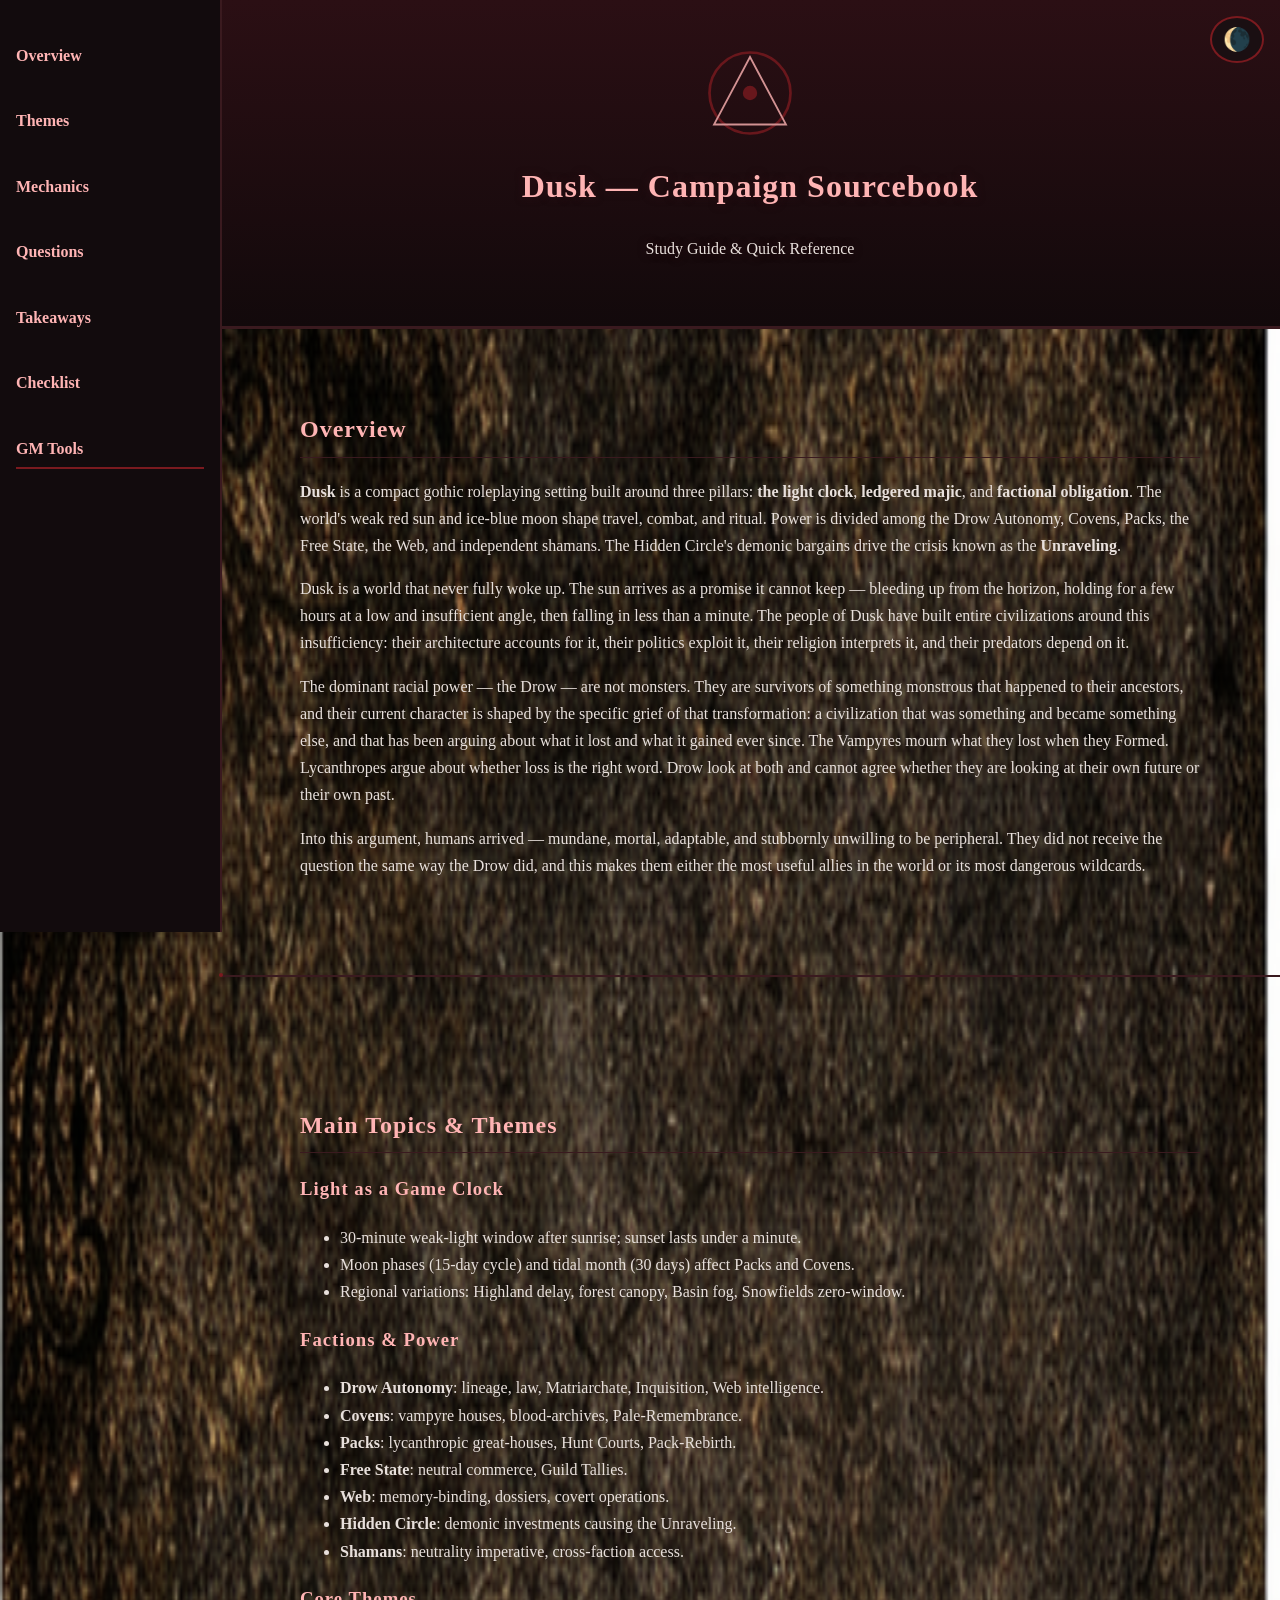
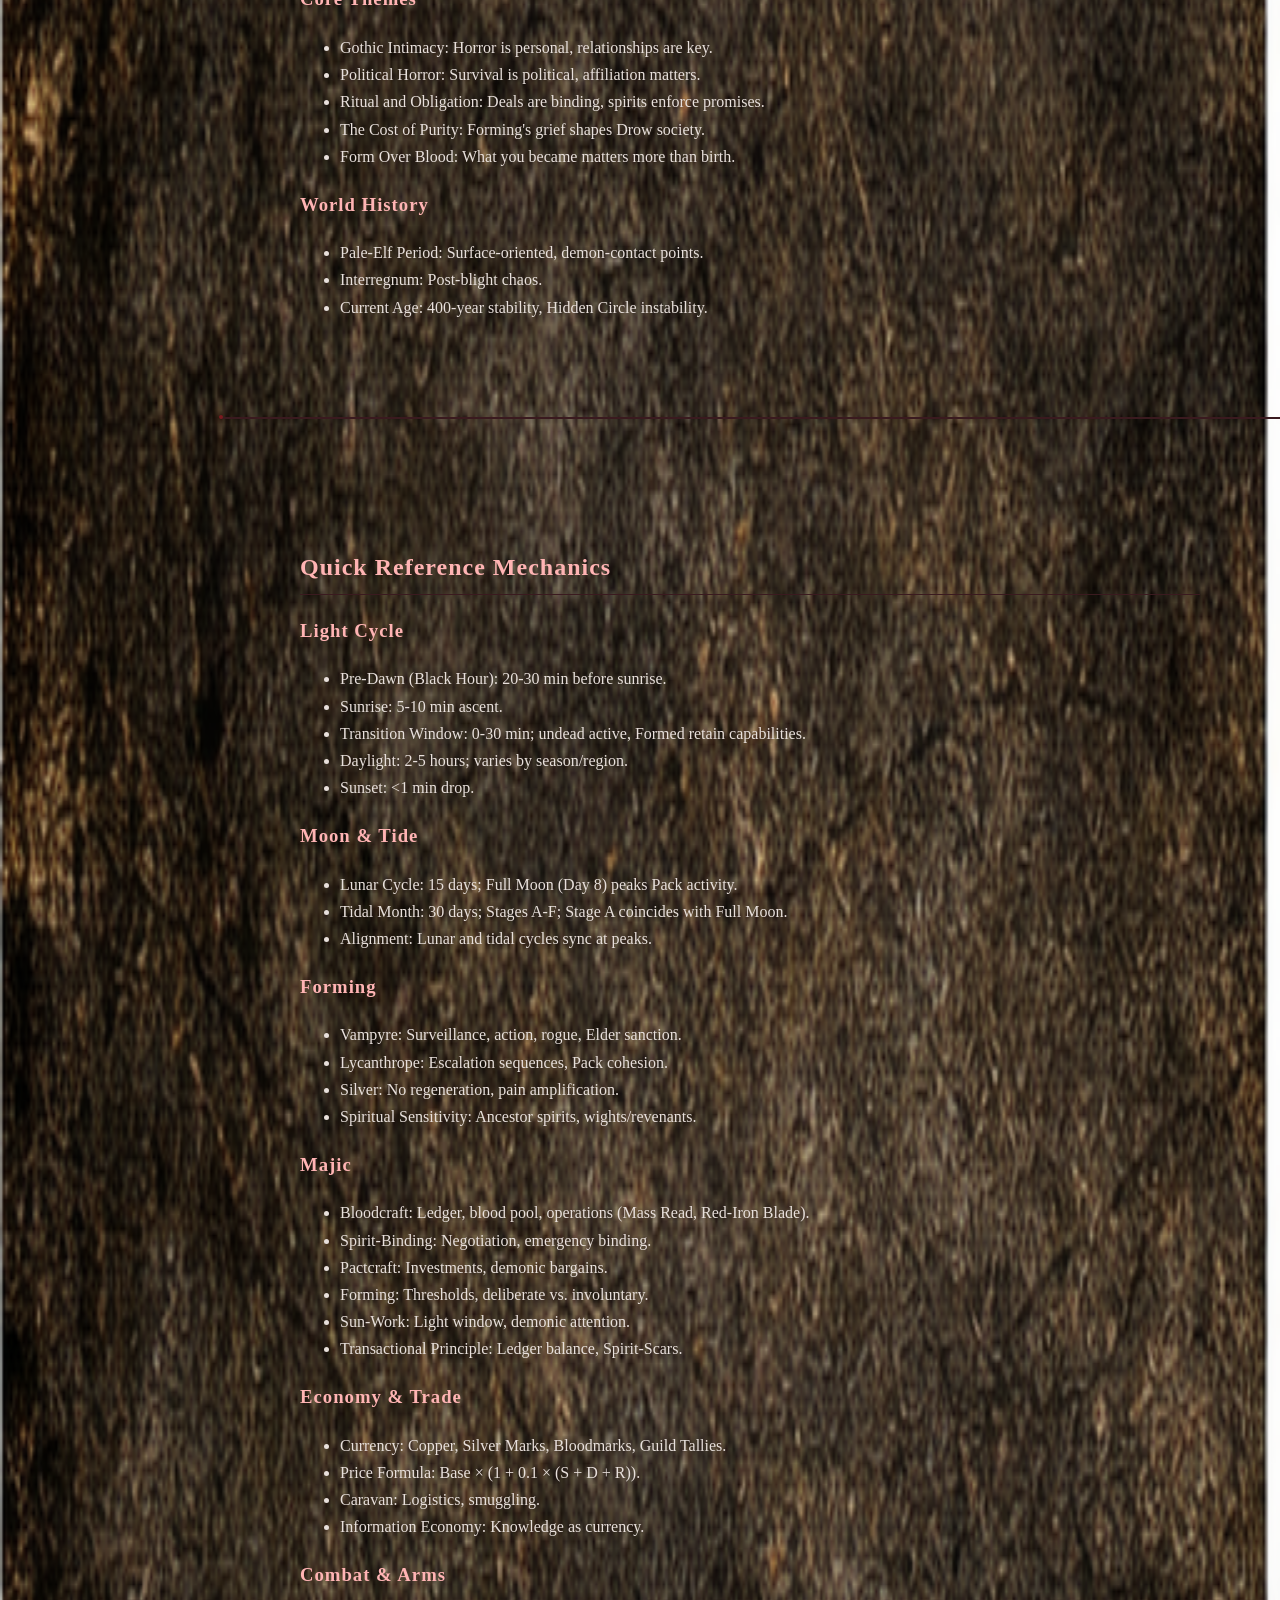
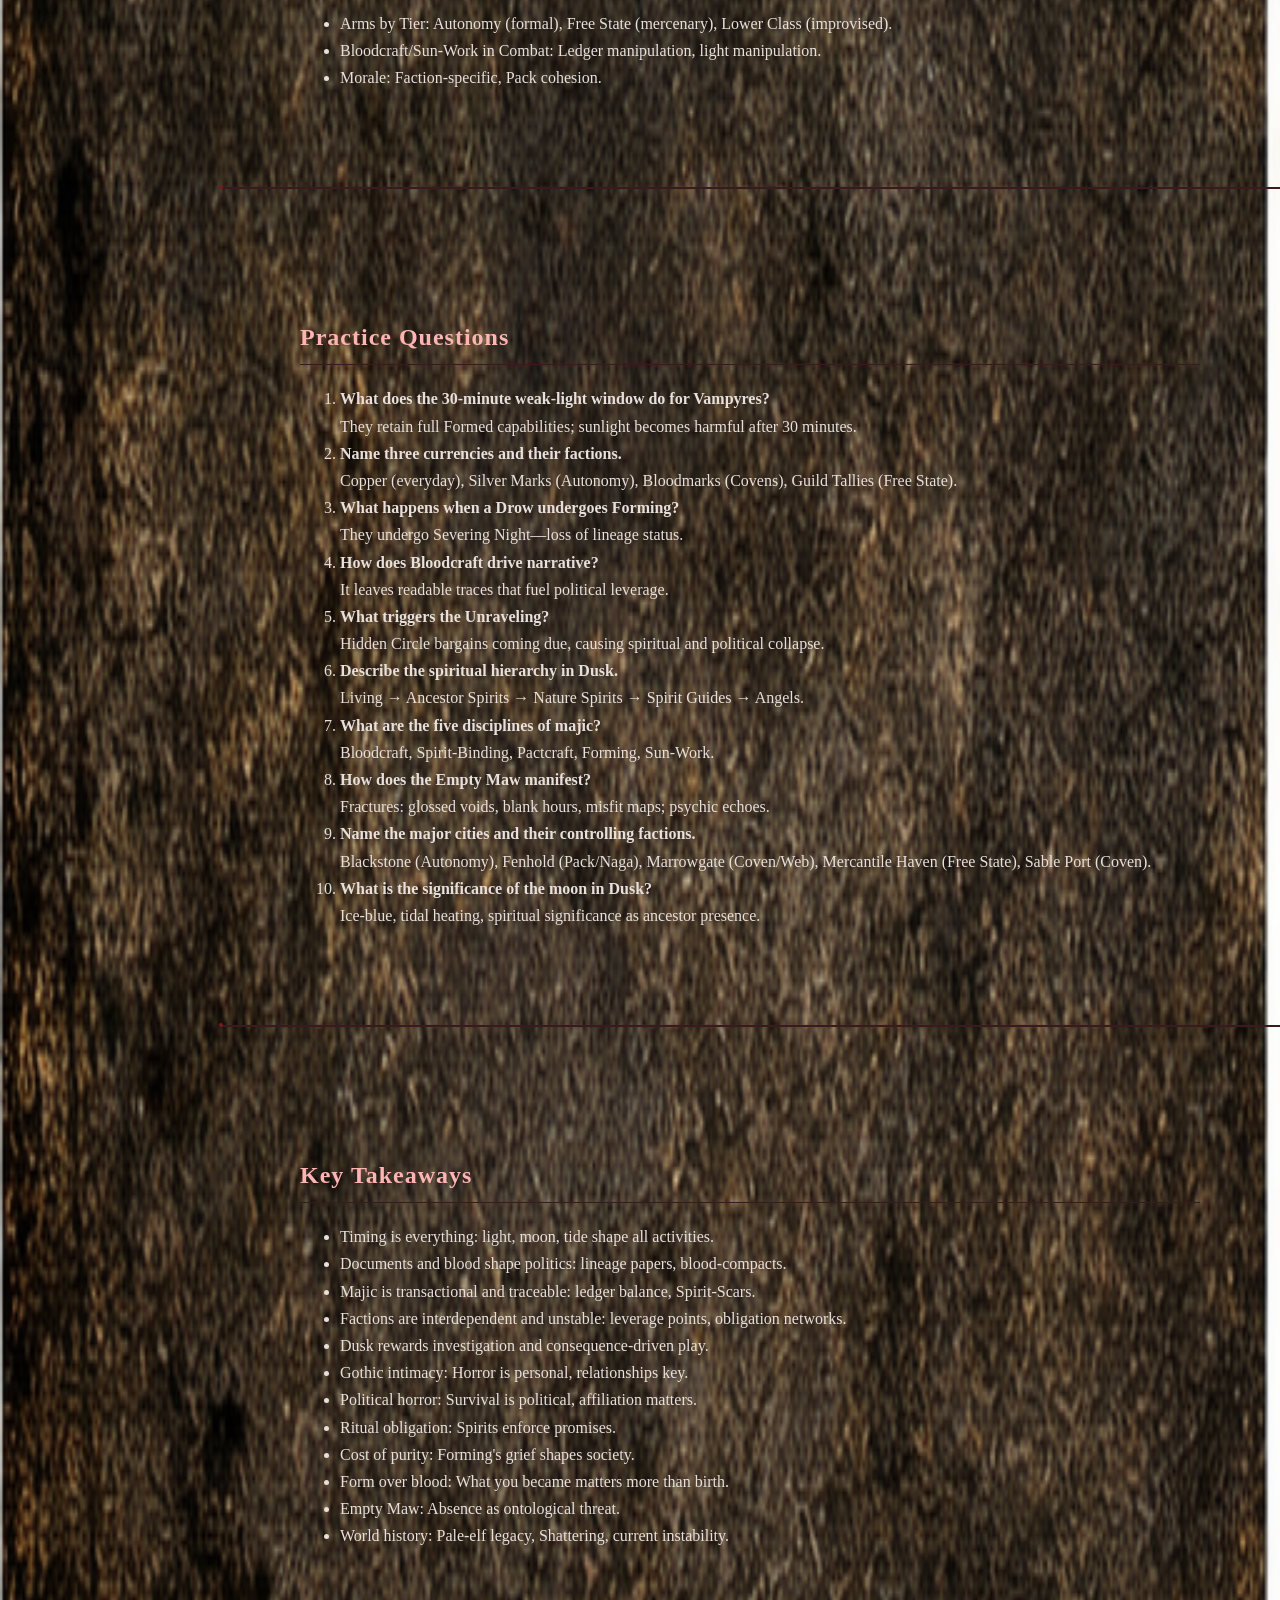
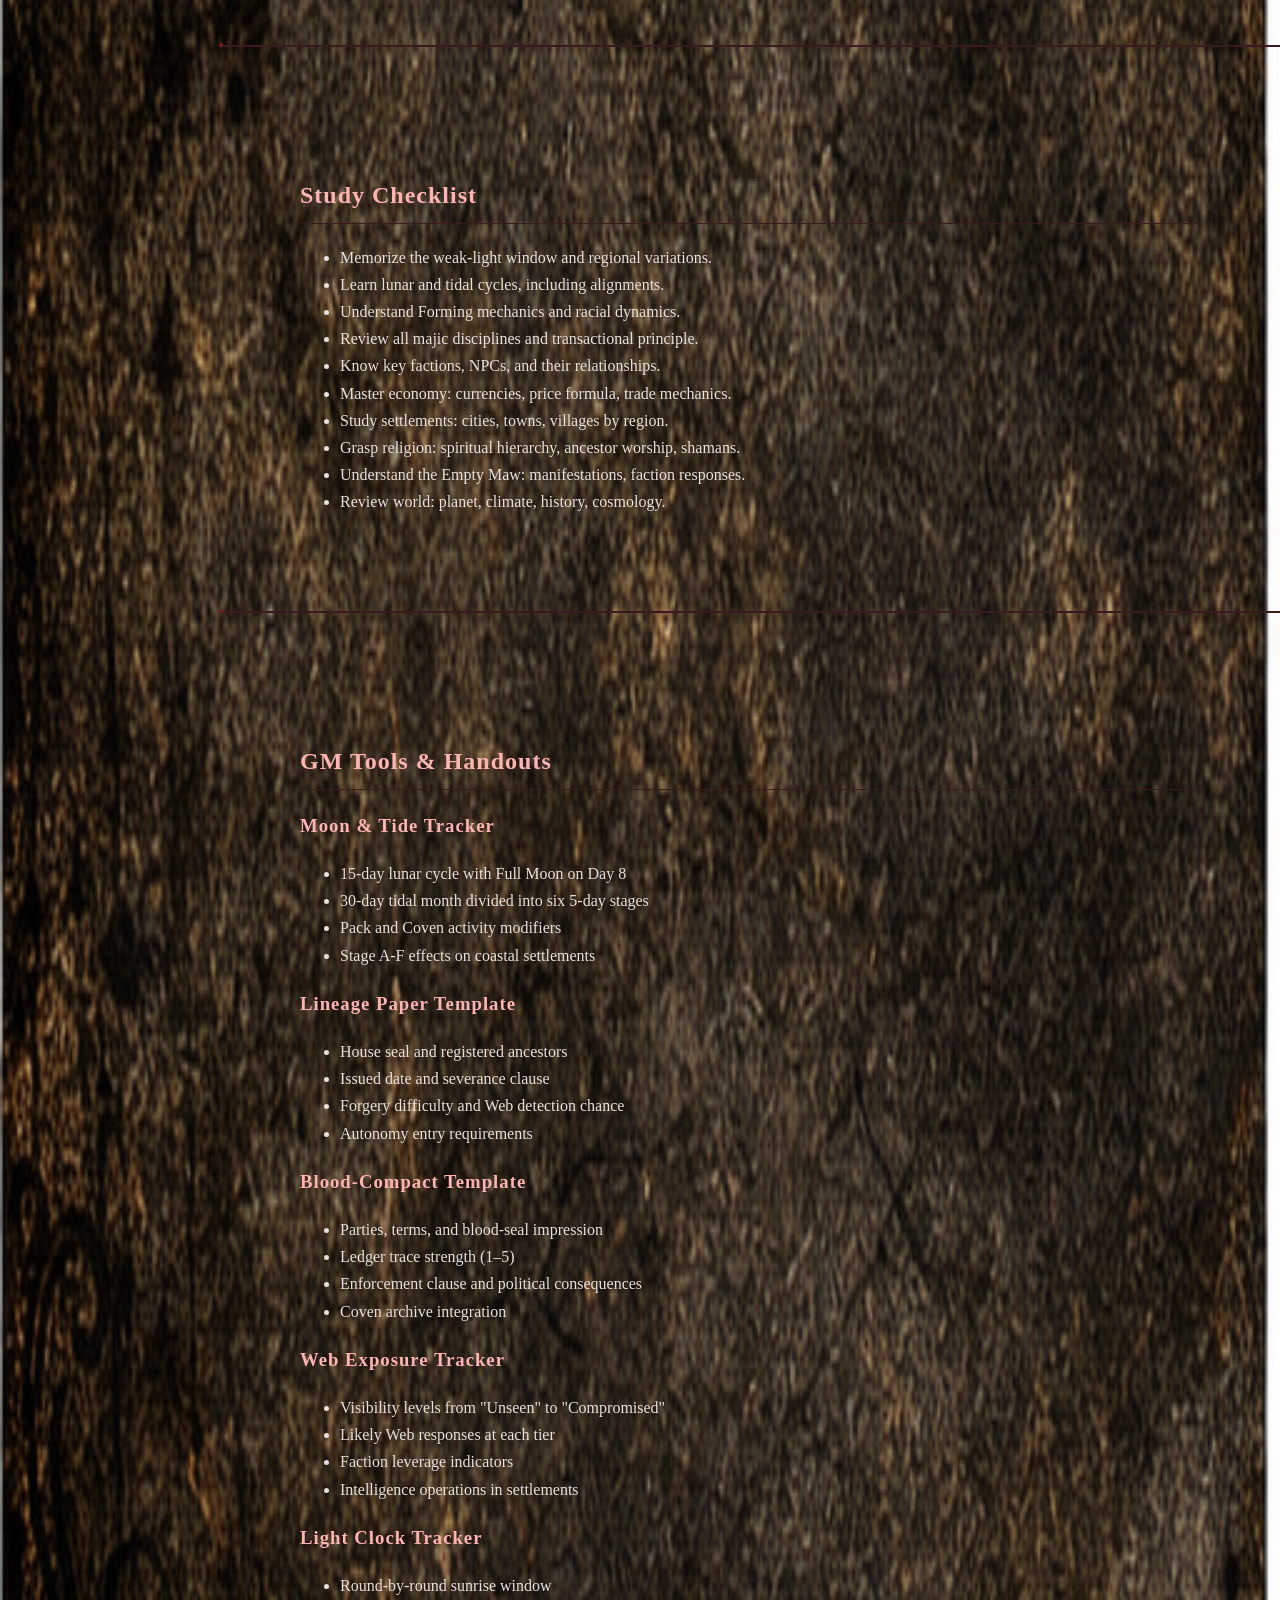
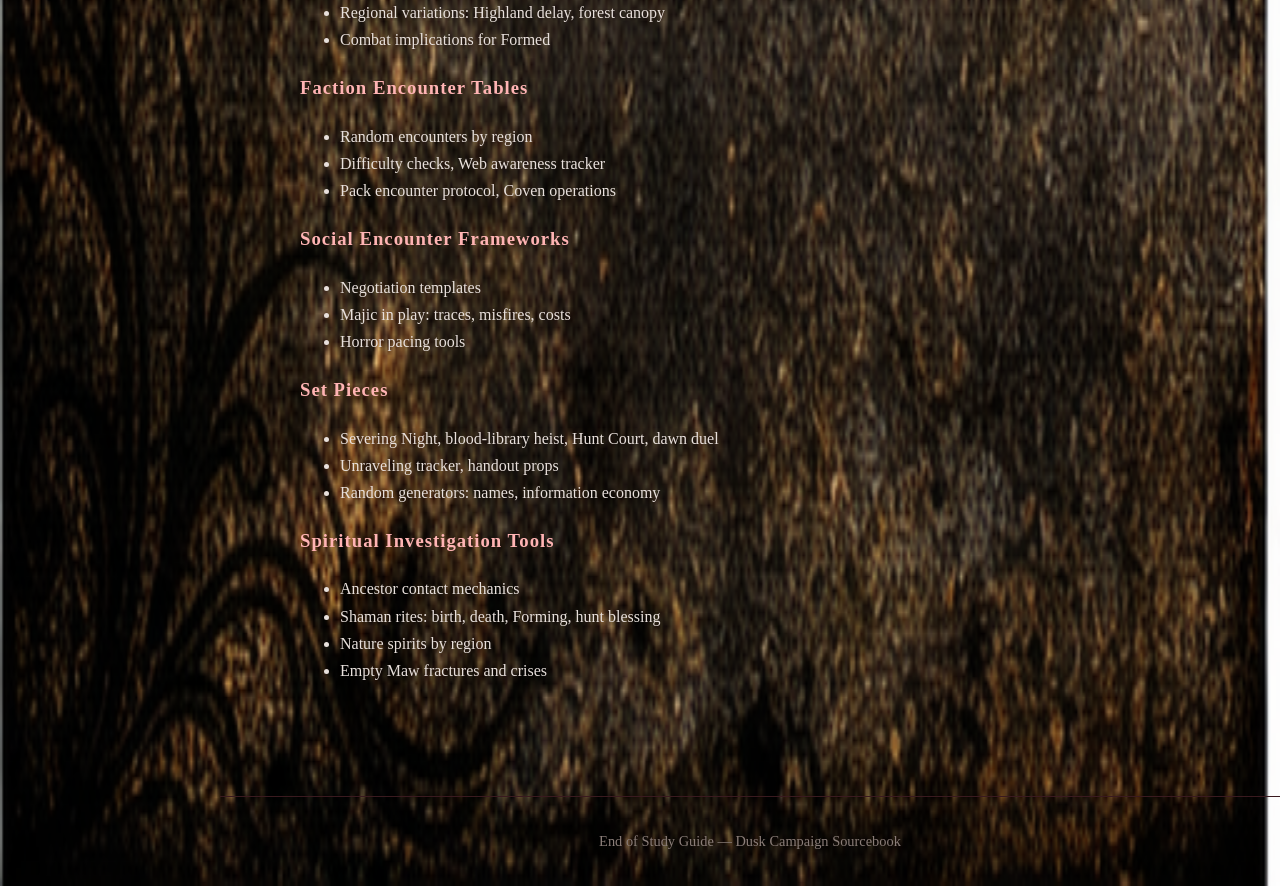
==== index.html @ 95acee82 "b .1 beta 0.1" ====
<!DOCTYPE html>
<html lang="en">
<head>
<meta charset="UTF-8">
<meta name="viewport" content="width=device-width, initial-scale=1.0">
<title>Dusk — Campaign Sourcebook Study Guide</title>

<style>
/* -----------------------------------
   COLOR VARIABLES
----------------------------------- */
:root {
    --bg: #0b0b0d;
    --text: #e8e0dc;
    --accent: #ffb4b4;
    --ink: #3a1a1f;
    --blood: #7a1a1f;
}

/* -----------------------------------
   GLOBAL
----------------------------------- */
body {
    margin: 0;
    font-family: "Crimson Text", "Georgia", serif;
    color: var(--text);
    line-height: 1.7;
    scroll-behavior: smooth;
    background: var(--bg);
    background-image: url('bg-threepanel.png');
    background-repeat: no-repeat;
    background-size: 300% 100%;
    background-position: center center;
    margin-left: 220px;
}

body.darkmode {
    --bg: #0b0b0d;
    --text: #e8e0dc;
    --accent: #ffb4b4;
    --ink: #3a1a1f;
    --blood: #7a1a1f;
    background-position: center center;
}

body.lightmode {
    --bg: #f4e9d2;
    --text: #2b1b1b;
    --accent: #7a1a1f;
    --ink: #5a3a3a;
    --blood: #a22a2a;
    background-position: left center;
}

body.bloodmode {
    --bg: #190b0c;
    --text: #f1dad2;
    --accent: #e3a9a0;
    --ink: #2f1314;
    --blood: #bf1e1e;
    background-position: right center;
}

/* Save the attached split-variant image as bg-threepanel.png in the same folder as this HTML file. */

/* -----------------------------------
   DARK MODE TOGGLE
----------------------------------- */
.theme-toggle {
    position: fixed;
    top: 1rem;
    right: 1rem;
    background: #1a0f12;
    border: 2px solid var(--blood);
    color: var(--accent);
    padding: 0.5rem 0.7rem;
    border-radius: 50%;
    font-size: 1.4rem;
    cursor: pointer;
    z-index: 3000;
    transition: all 0.3s ease;
}
.theme-toggle:hover {
    background: #2b0f14;
    box-shadow: 0 0 10px var(--blood);
}

/* -----------------------------------
   MOBILE MENU BUTTON
----------------------------------- */
.menu-toggle {
    display: none;
    position: fixed;
    top: 1rem;
    left: 1rem;
    background: #120b0d;
    border: 2px solid var(--ink);
    color: var(--accent);
    padding: 0.4rem 0.6rem;
    font-size: 1.4rem;
    z-index: 3000;
    cursor: pointer;
}

/* -----------------------------------
   SIDEBAR NAVIGATION
----------------------------------- */
nav {
    position: fixed;
    top: 0;
    left: 0;
    width: 220px;
    height: 100vh;
    background: #120b0d;
    border-right: 2px solid var(--ink);
    padding-top: 2rem;
    z-index: 2500;
    overflow-y: auto;
    transition: transform 0.3s ease;
}

nav ul {
    list-style: none;
    padding: 0;
    margin: 0;
    display: flex;
    flex-direction: column;
    gap: 1.2rem;
}

nav a {
    color: var(--accent);
    text-decoration: none;
    font-weight: bold;
    padding: 0.6rem 1rem;
    display: block;
    position: relative;
    transition: color 0.3s ease;
}

/* ACTIVE SECTION HIGHLIGHT — C‑2 (Animated underline, no droplet) */
nav a.active::after {
    content: "";
    position: absolute;
    left: 1rem;
    right: 1rem;
    bottom: 0.2rem;
    height: 2px;
    background: var(--blood);
    animation: underlineDraw 0.6s ease-out forwards;
    transform-origin: left;
    transform: scaleX(0);
}

@keyframes underlineDraw {
    to { transform: scaleX(1); }
}

nav a:hover {
    color: #ffffff;
}

/* -----------------------------------
   MOBILE COLLAPSIBLE SIDEBAR
----------------------------------- */
@media (max-width: 800px) {
    body {
        margin-left: 0;
    }

    nav {
        transform: translateX(-100%);
    }

    nav.open {
        transform: translateX(0);
    }

    .menu-toggle {
        display: block;
    }
}

/* -----------------------------------
   HEADER
----------------------------------- */
header {
    background: linear-gradient(180deg, #2b0f14, #12090b);
    padding: 3rem 1rem;
    text-align: center;
    border-bottom: 3px solid var(--ink);
    text-shadow: 0 0 8px #2b0f14;
    animation: fadeIn 1.5s ease-out;
}

h1, h2, h3 {
    color: var(--accent);
    letter-spacing: 1px;
}

h2 {
    border-bottom: 1px solid var(--ink);
    padding-bottom: 0.4rem;
    margin-top: 3rem;
}

/* -----------------------------------
   ARCANE SIGIL
----------------------------------- */
.sigil {
    width: 90px;
    margin: 0 auto 1rem auto;
    display: block;
    opacity: 0.8;
}

/* -----------------------------------
   CONTENT
----------------------------------- */
section {
    max-width: 900px;
    margin: auto;
    padding: 2rem 1.5rem;
    opacity: 0;
    transform: translateY(20px);
    animation: reveal 0.8s ease-out forwards;
}
section:nth-of-type(odd) { animation-delay: 0.2s; }
section:nth-of-type(even) { animation-delay: 0.4s; }

/* -----------------------------------
   BLOOD-INK DIVIDER (Hybrid Option 1 + 3)
----------------------------------- */
.divider {
    border-top: 2px solid var(--ink);
    margin: 3rem 0;
    position: relative;
    animation: pulseBleed 1.2s ease-out;
}

@keyframes pulseBleed {
    0% { box-shadow: 0 0 0px var(--blood); }
    50% { box-shadow: 0 0 12px var(--blood); }
    100% { box-shadow: 0 0 0px var(--blood); }
}

/* Slow drip */
.divider::after {
    content: "";
    position: absolute;
    top: -4px;
    left: 0.1%;
    transform: translateX(-50%);
    width: 4px;
    height: 4px;
    background: var(--blood);
    border-radius: 50%;
    animation: slowDrip 3s infinite ease-in;
}

@keyframes slowDrip {
    0% { opacity: 1; transform: translate(-50%, 0); }
    70% { opacity: 1; transform: translate(-50%, 12px); }
    100% { opacity: 0; transform: translate(-50%, 20px); }
}

/* -----------------------------------
   FOOTER
----------------------------------- */
.footer {
    text-align: center;
    padding: 2rem;
    color: #8a7d78;
    font-size: 0.9rem;
    border-top: 1px solid var(--ink);
    margin-top: 4rem;
}

/* -----------------------------------
   ANIMATIONS
----------------------------------- */
@keyframes fadeIn {
    from { opacity: 0; }
    to { opacity: 1; }
}
@keyframes reveal {
    from { opacity: 0; transform: translateY(20px); }
    to { opacity: 1; transform: translateY(0); }
}
</style>
</head>

<body class="darkmode">

<!-- MOBILE MENU BUTTON -->
<button class="menu-toggle" id="menuToggle">☰</button>

<!-- DARK MODE TOGGLE -->
<button id="themeToggle" class="theme-toggle">🌘</button>

<!-- SIDEBAR NAVIGATION -->
<nav id="sidebar">
  <ul>
    <li><a href="#overview">Overview</a></li>
    <li><a href="#themes">Themes</a></li>
    <li><a href="#mechanics">Mechanics</a></li>
    <li><a href="#questions">Questions</a></li>
    <li><a href="#takeaways">Takeaways</a></li>
    <li><a href="#checklist">Checklist</a></li>
    <li><a href="#gmtools">GM Tools</a></li>
  </ul>
</nav>

<header>
    <svg class="sigil" viewBox="0 0 100 100">
        <circle cx="50" cy="50" r="45" stroke="#7a1a1f" stroke-width="3" fill="none"/>
        <polygon points="50,10 90,85 10,85" stroke="#ffb4b4" stroke-width="2" fill="none"/>
        <circle cx="50" cy="50" r="8" fill="#7a1a1f"/>
    </svg>

    <h1>Dusk — Campaign Sourcebook</h1>
    <p>Study Guide & Quick Reference</p>
</header>

<!-- CONTENT SECTIONS -->
<section id="overview">
    <h2>Overview</h2>
    <p><strong>Dusk</strong> is a compact gothic roleplaying setting built around three pillars: <strong>the light clock</strong>, <strong>ledgered majic</strong>, and <strong>factional obligation</strong>. The world's weak red sun and ice‑blue moon shape travel, combat, and ritual. Power is divided among the Drow Autonomy, Covens, Packs, the Free State, the Web, and independent shamans. The Hidden Circle's demonic bargains drive the crisis known as the <strong>Unraveling</strong>.</p>
    <p>Dusk is a world that never fully woke up. The sun arrives as a promise it cannot keep — bleeding up from the horizon, holding for a few hours at a low and insufficient angle, then falling in less than a minute. The people of Dusk have built entire civilizations around this insufficiency: their architecture accounts for it, their politics exploit it, their religion interprets it, and their predators depend on it.</p>
    <p>The dominant racial power — the Drow — are not monsters. They are survivors of something monstrous that happened to their ancestors, and their current character is shaped by the specific grief of that transformation: a civilization that was something and became something else, and that has been arguing about what it lost and what it gained ever since. The Vampyres mourn what they lost when they Formed. Lycanthropes argue about whether loss is the right word. Drow look at both and cannot agree whether they are looking at their own future or their own past.</p>
    <p>Into this argument, humans arrived — mundane, mortal, adaptable, and stubbornly unwilling to be peripheral. They did not receive the question the same way the Drow did, and this makes them either the most useful allies in the world or its most dangerous wildcards.</p>
</section>

<div class="divider"></div>

<section id="themes">
    <h2>Main Topics & Themes</h2>
    <h3>Light as a Game Clock</h3>
    <ul>
        <li>30‑minute weak‑light window after sunrise; sunset lasts under a minute.</li>
        <li>Moon phases (15‑day cycle) and tidal month (30 days) affect Packs and Covens.</li>
        <li>Regional variations: Highland delay, forest canopy, Basin fog, Snowfields zero-window.</li>
    </ul>

    <h3>Factions & Power</h3>
    <ul>
        <li><strong>Drow Autonomy</strong>: lineage, law, Matriarchate, Inquisition, Web intelligence.</li>
        <li><strong>Covens</strong>: vampyre houses, blood‑archives, Pale‑Remembrance.</li>
        <li><strong>Packs</strong>: lycanthropic great‑houses, Hunt Courts, Pack‑Rebirth.</li>
        <li><strong>Free State</strong>: neutral commerce, Guild Tallies.</li>
        <li><strong>Web</strong>: memory‑binding, dossiers, covert operations.</li>
        <li><strong>Hidden Circle</strong>: demonic investments causing the Unraveling.</li>
        <li><strong>Shamans</strong>: neutrality imperative, cross-faction access.</li>
    </ul>

    <h3>Core Themes</h3>
    <ul>
        <li>Gothic Intimacy: Horror is personal, relationships are key.</li>
        <li>Political Horror: Survival is political, affiliation matters.</li>
        <li>Ritual and Obligation: Deals are binding, spirits enforce promises.</li>
        <li>The Cost of Purity: Forming's grief shapes Drow society.</li>
        <li>Form Over Blood: What you became matters more than birth.</li>
    </ul>

    <h3>World History</h3>
    <ul>
        <li>Pale-Elf Period: Surface-oriented, demon-contact points.</li>
        <li>Interregnum: Post-blight chaos.</li>
        <li>Current Age: 400-year stability, Hidden Circle instability.</li>
    </ul>
</section>

<div class="divider"></div>

<section id="mechanics">
    <h2>Quick Reference Mechanics</h2>
    <h3>Light Cycle</h3>
    <ul>
        <li>Pre-Dawn (Black Hour): 20-30 min before sunrise.</li>
        <li>Sunrise: 5-10 min ascent.</li>
        <li>Transition Window: 0-30 min; undead active, Formed retain capabilities.</li>
        <li>Daylight: 2-5 hours; varies by season/region.</li>
        <li>Sunset: <1 min drop.</li>
    </ul>

    <h3>Moon & Tide</h3>
    <ul>
        <li>Lunar Cycle: 15 days; Full Moon (Day 8) peaks Pack activity.</li>
        <li>Tidal Month: 30 days; Stages A-F; Stage A coincides with Full Moon.</li>
        <li>Alignment: Lunar and tidal cycles sync at peaks.</li>
    </ul>

    <h3>Forming</h3>
    <ul>
        <li>Vampyre: Surveillance, action, rogue, Elder sanction.</li>
        <li>Lycanthrope: Escalation sequences, Pack cohesion.</li>
        <li>Silver: No regeneration, pain amplification.</li>
        <li>Spiritual Sensitivity: Ancestor spirits, wights/revenants.</li>
    </ul>

    <h3>Majic</h3>
    <ul>
        <li>Bloodcraft: Ledger, blood pool, operations (Mass Read, Red-Iron Blade).</li>
        <li>Spirit-Binding: Negotiation, emergency binding.</li>
        <li>Pactcraft: Investments, demonic bargains.</li>
        <li>Forming: Thresholds, deliberate vs. involuntary.</li>
        <li>Sun-Work: Light window, demonic attention.</li>
        <li>Transactional Principle: Ledger balance, Spirit-Scars.</li>
    </ul>

    <h3>Economy & Trade</h3>
    <ul>
        <li>Currency: Copper, Silver Marks, Bloodmarks, Guild Tallies.</li>
        <li>Price Formula: Base × (1 + 0.1 × (S + D + R)).</li>
        <li>Caravan: Logistics, smuggling.</li>
        <li>Information Economy: Knowledge as currency.</li>
    </ul>

    <h3>Combat & Arms</h3>
    <ul>
        <li>Arms by Tier: Autonomy (formal), Free State (mercenary), Lower Class (improvised).</li>
        <li>Bloodcraft/Sun-Work in Combat: Ledger manipulation, light manipulation.</li>
        <li>Morale: Faction-specific, Pack cohesion.</li>
    </ul>
</section>

<div class="divider"></div>

<section id="questions">
    <h2>Practice Questions</h2>
    <ol>
        <li><strong>What does the 30‑minute weak‑light window do for Vampyres?</strong><br>
            They retain full Formed capabilities; sunlight becomes harmful after 30 minutes.</li>
        <li><strong>Name three currencies and their factions.</strong><br>
            Copper (everyday), Silver Marks (Autonomy), Bloodmarks (Covens), Guild Tallies (Free State).</li>
        <li><strong>What happens when a Drow undergoes Forming?</strong><br>
            They undergo Severing Night—loss of lineage status.</li>
        <li><strong>How does Bloodcraft drive narrative?</strong><br>
            It leaves readable traces that fuel political leverage.</li>
        <li><strong>What triggers the Unraveling?</strong><br>
            Hidden Circle bargains coming due, causing spiritual and political collapse.</li>
        <li><strong>Describe the spiritual hierarchy in Dusk.</strong><br>
            Living → Ancestor Spirits → Nature Spirits → Spirit Guides → Angels.</li>
        <li><strong>What are the five disciplines of majic?</strong><br>
            Bloodcraft, Spirit-Binding, Pactcraft, Forming, Sun-Work.</li>
        <li><strong>How does the Empty Maw manifest?</strong><br>
            Fractures: glossed voids, blank hours, misfit maps; psychic echoes.</li>
        <li><strong>Name the major cities and their controlling factions.</strong><br>
            Blackstone (Autonomy), Fenhold (Pack/Naga), Marrowgate (Coven/Web), Mercantile Haven (Free State), Sable Port (Coven).</li>
        <li><strong>What is the significance of the moon in Dusk?</strong><br>
            Ice-blue, tidal heating, spiritual significance as ancestor presence.</li>
    </ol>
</section>

<div class="divider"></div>

<section id="takeaways">
    <h2>Key Takeaways</h2>
    <ul>
        <li>Timing is everything: light, moon, tide shape all activities.</li>
        <li>Documents and blood shape politics: lineage papers, blood-compacts.</li>
        <li>Majic is transactional and traceable: ledger balance, Spirit-Scars.</li>
        <li>Factions are interdependent and unstable: leverage points, obligation networks.</li>
        <li>Dusk rewards investigation and consequence‑driven play.</li>
        <li>Gothic intimacy: Horror is personal, relationships key.</li>
        <li>Political horror: Survival is political, affiliation matters.</li>
        <li>Ritual obligation: Spirits enforce promises.</li>
        <li>Cost of purity: Forming's grief shapes society.</li>
        <li>Form over blood: What you became matters more than birth.</li>
        <li>Empty Maw: Absence as ontological threat.</li>
        <li>World history: Pale-elf legacy, Shattering, current instability.</li>
    </ul>
</section>

<div class="divider"></div>

<section id="checklist">
    <h2>Study Checklist</h2>
    <ul>
        <li>Memorize the weak‑light window and regional variations.</li>
        <li>Learn lunar and tidal cycles, including alignments.</li>
        <li>Understand Forming mechanics and racial dynamics.</li>
        <li>Review all majic disciplines and transactional principle.</li>
        <li>Know key factions, NPCs, and their relationships.</li>
        <li>Master economy: currencies, price formula, trade mechanics.</li>
        <li>Study settlements: cities, towns, villages by region.</li>
        <li>Grasp religion: spiritual hierarchy, ancestor worship, shamans.</li>
        <li>Understand the Empty Maw: manifestations, faction responses.</li>
        <li>Review world: planet, climate, history, cosmology.</li>
    </ul>
</section>

<div class="divider"></div>

<section id="gmtools">
    <h2>GM Tools & Handouts</h2>

    <h3>Moon & Tide Tracker</h3>
    <ul>
        <li>15‑day lunar cycle with Full Moon on Day 8</li>
        <li>30‑day tidal month divided into six 5‑day stages</li>
        <li>Pack and Coven activity modifiers</li>
        <li>Stage A-F effects on coastal settlements</li>
    </ul>

    <h3>Lineage Paper Template</h3>
    <ul>
        <li>House seal and registered ancestors</li>
        <li>Issued date and severance clause</li>
        <li>Forgery difficulty and Web detection chance</li>
        <li>Autonomy entry requirements</li>
    </ul>

    <h3>Blood‑Compact Template</h3>
    <ul>
        <li>Parties, terms, and blood‑seal impression</li>
        <li>Ledger trace strength (1–5)</li>
        <li>Enforcement clause and political consequences</li>
        <li>Coven archive integration</li>
    </ul>

    <h3>Web Exposure Tracker</h3>
    <ul>
        <li>Visibility levels from "Unseen" to "Compromised"</li>
        <li>Likely Web responses at each tier</li>
        <li>Faction leverage indicators</li>
        <li>Intelligence operations in settlements</li>
    </ul>

    <h3>Light Clock Tracker</h3>
    <ul>
        <li>Round-by-round sunrise window</li>
        <li>Regional variations: Highland delay, forest canopy</li>
        <li>Combat implications for Formed</li>
    </ul>

    <h3>Faction Encounter Tables</h3>
    <ul>
        <li>Random encounters by region</li>
        <li>Difficulty checks, Web awareness tracker</li>
        <li>Pack encounter protocol, Coven operations</li>
    </ul>

    <h3>Social Encounter Frameworks</h3>
    <ul>
        <li>Negotiation templates</li>
        <li>Majic in play: traces, misfires, costs</li>
        <li>Horror pacing tools</li>
    </ul>

    <h3>Set Pieces</h3>
    <ul>
        <li>Severing Night, blood-library heist, Hunt Court, dawn duel</li>
        <li>Unraveling tracker, handout props</li>
        <li>Random generators: names, information economy</li>
    </ul>

    <h3>Spiritual Investigation Tools</h3>
    <ul>
        <li>Ancestor contact mechanics</li>
        <li>Shaman rites: birth, death, Forming, hunt blessing</li>
        <li>Nature spirits by region</li>
        <li>Empty Maw fractures and crises</li>
    </ul>
</section>

<div class="footer">
    End of Study Guide — Dusk Campaign Sourcebook
</div>

<!-- SCRIPTS -->
<script>
/* THEME MODE CYCLE */
const toggle = document.getElementById("themeToggle");
const themeModes = [
    { mode: "darkmode", icon: "🌘", label: "Dark Mode" },
    { mode: "lightmode", icon: "🌕", label: "Light Mode" },
    { mode: "bloodmode", icon: "🩸", label: "Blood Mode" }
];
let activeTheme = 0;

function applyTheme(index) {
    document.body.classList.remove("darkmode", "lightmode", "bloodmode");
    document.body.classList.add(themeModes[index].mode);
    toggle.textContent = themeModes[index].icon;
    toggle.setAttribute("aria-label", themeModes[index].label);
    activeTheme = index;
}

toggle.addEventListener("click", () => {
    applyTheme((activeTheme + 1) % themeModes.length);
});

applyTheme(activeTheme);

/* MOBILE SIDEBAR TOGGLE */
const menuToggle = document.getElementById("menuToggle");
const sidebar = document.getElementById("sidebar");

menuToggle.addEventListener("click", () => {
    sidebar.classList.toggle("open");
});

/* ACTIVE SECTION HIGHLIGHT — Option X (smooth tracking) */
const sections = document.querySelectorAll("section");
const navLinks = document.querySelectorAll("nav a");

function activateSection() {
    let scrollPos = window.scrollY + window.innerHeight * 0.25;

    sections.forEach(sec => {
        if (scrollPos >= sec.offsetTop && scrollPos < sec.offsetTop + sec.offsetHeight) {
            navLinks.forEach(link => link.classList.remove("active"));
            const activeLink = document.querySelector(`nav a[href="#${sec.id}"]`);
            if (activeLink) activeLink.classList.add("active");
        }
    });
}

window.addEventListener("scroll", activateSection);
activateSection();
</script>

</body>
</html>
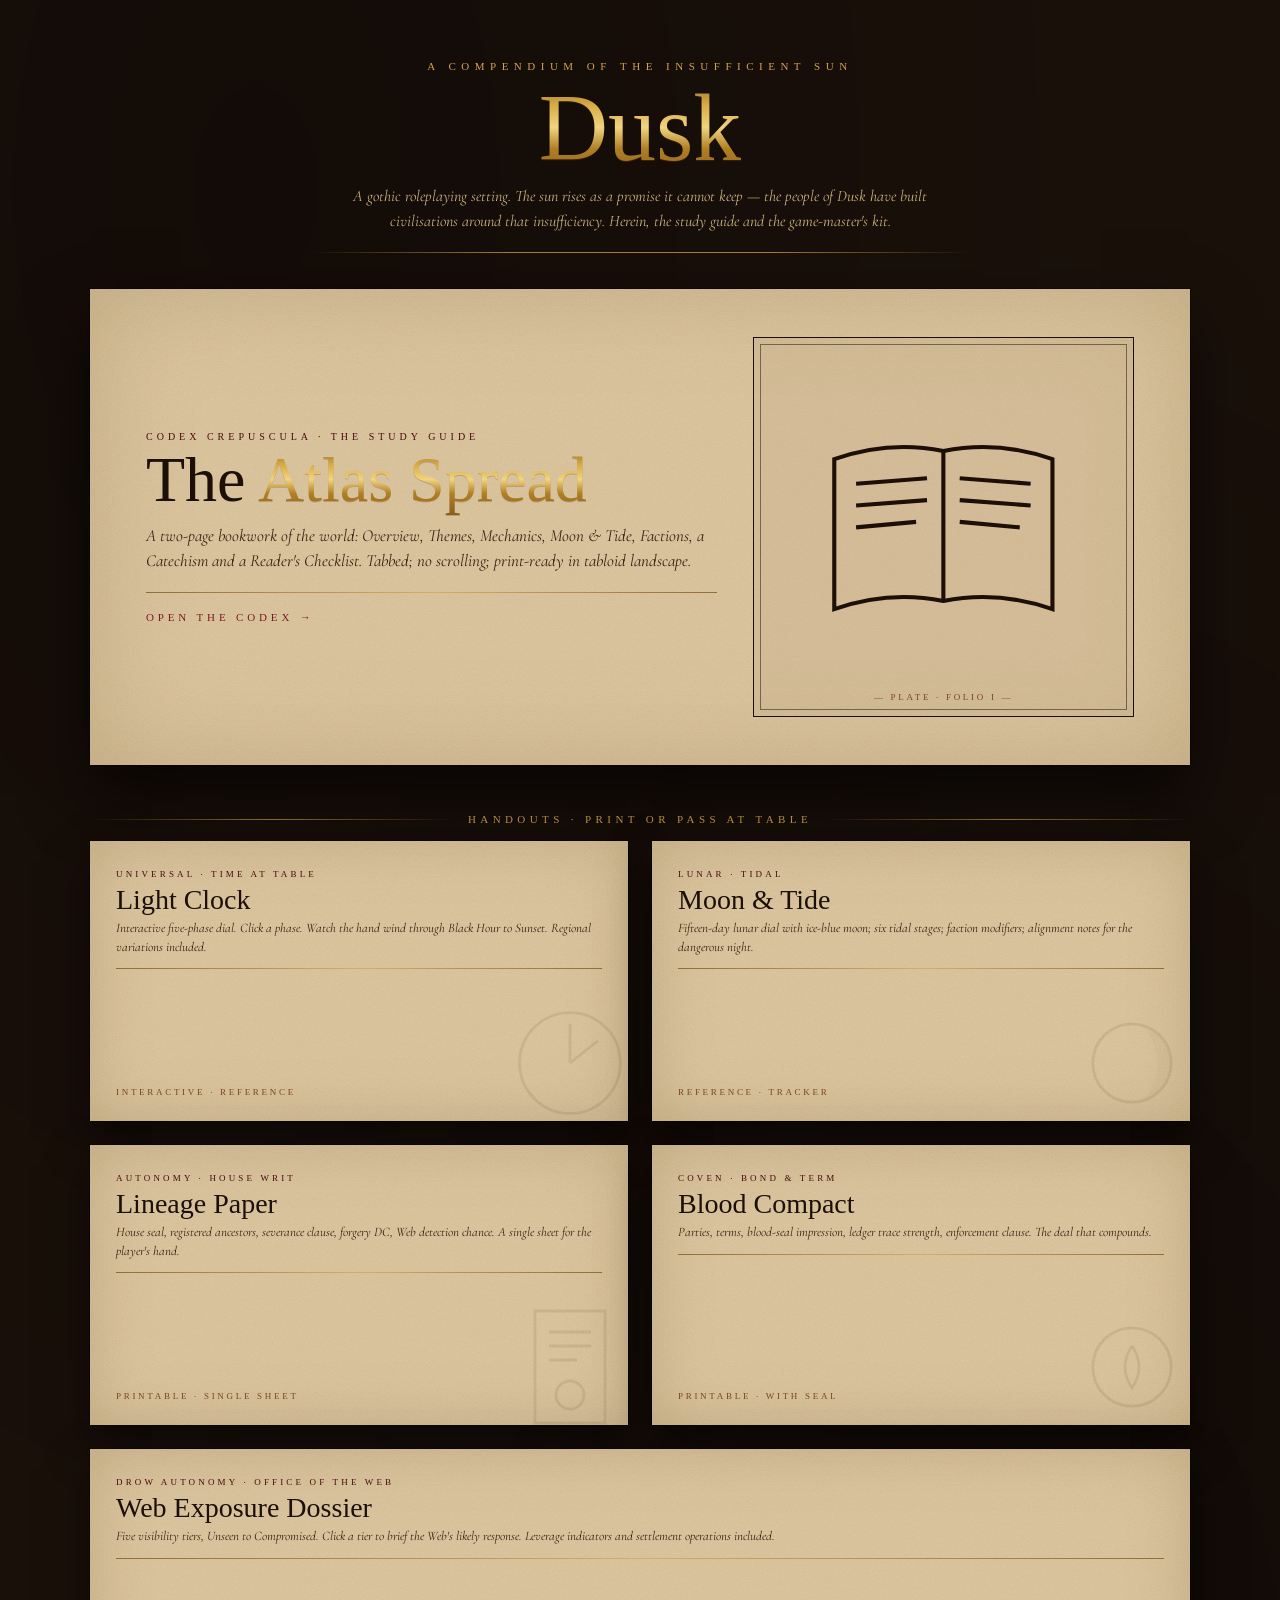
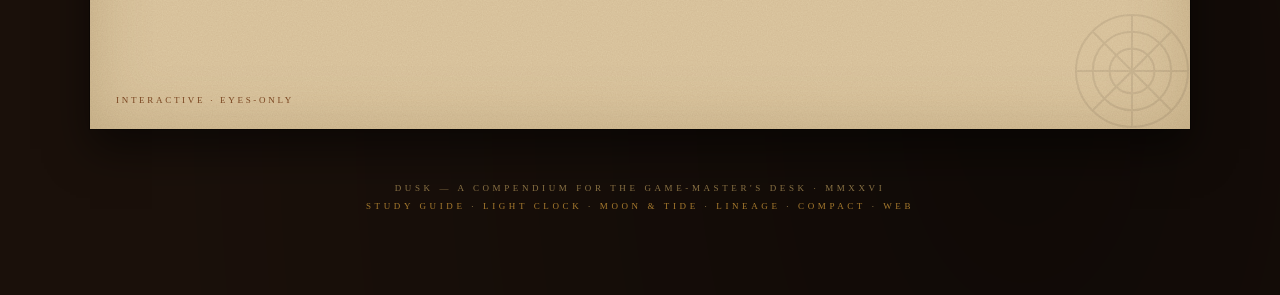
==== commit 2fc0421b: "Site Update" ====
--- a/index.html
+++ b/index.html
@@ -2,624 +2,163 @@
 <html lang="en">
 <head>
 <meta charset="UTF-8">
-<meta name="viewport" content="width=device-width, initial-scale=1.0">
-<title>Dusk — Campaign Sourcebook Study Guide</title>
+<meta name="viewport" content="width=device-width, initial-scale=1">
+<title>Dusk — A Compendium of the Insufficient Sun</title>
+<meta name="description" content="Dusk — campaign sourcebook study guide and printable game-master handouts for the gothic roleplaying setting.">
+<link rel="stylesheet" href="assets/dusk.css">
+<style>
+  .desk{padding:60px 30px 80px}
+  .masthead{max-width:1100px;margin:0 auto 36px;text-align:center;color:var(--vellum)}
+  .masthead .imprint{font-family:"IM Fell English SC",serif;font-size:11px;letter-spacing:.5em;color:var(--gilt-bright);text-transform:uppercase}
+  .masthead h1{font-family:"IM Fell English",serif;font-size:96px;line-height:1;margin:8px 0;color:var(--vellum)}
+  .masthead h1 .gilt{background:linear-gradient(180deg,#8a5d1c 0%,#d9ad48 30%,#f0d480 50%,#b07f24 70%,#8a5d1c 100%);background-clip:text;-webkit-background-clip:text;color:transparent}
+  .masthead .deck{font-style:italic;font-size:16px;color:var(--vellum-2);max-width:600px;margin:8px auto 0;line-height:1.55}
+  .masthead .rule{height:1px;background:linear-gradient(90deg,transparent,var(--gilt) 30%,var(--gilt) 70%,transparent);margin:18px auto;width:60%}
 
-<style>
-/* -----------------------------------
-   COLOR VARIABLES
------------------------------------ */
-:root {
-    --bg: #0b0b0d;
-    --text: #e8e0dc;
-    --accent: #ffb4b4;
-    --ink: #3a1a1f;
-    --blood: #7a1a1f;
-}
+  /* Hero card — Study Guide */
+  .hero{
+    max-width:1100px;margin:0 auto 40px;position:relative;
+    background:var(--vellum);color:var(--ink);
+    padding:48px 56px;
+    box-shadow:0 30px 60px rgba(0,0,0,.6),0 0 0 1px rgba(0,0,0,.4),inset 0 0 100px rgba(140,116,69,.3);
+    display:grid;grid-template-columns:1.5fr 1fr;gap:36px;align-items:center;
+    text-decoration:none;
+  }
+  .hero .paper-texture{z-index:0}
+  .hero > *:not(.paper-texture){position:relative;z-index:1}
+  .hero .imprint{font-family:"IM Fell English SC",serif;font-size:10px;letter-spacing:.4em;color:var(--blood-deep);text-transform:uppercase}
+  .hero h2{font-family:"IM Fell English",serif;font-size:64px;line-height:.95;margin:8px 0 0;color:var(--ink)}
+  .hero h2 .gilt{background:linear-gradient(180deg,#8a5d1c 0%,#d9ad48 30%,#f0d480 50%,#b07f24 70%,#8a5d1c 100%);background-clip:text;-webkit-background-clip:text;color:transparent}
+  .hero .deck{font-style:italic;font-size:17px;color:var(--ink-2);margin-top:12px;line-height:1.5}
+  .hero .rule{height:1px;background:linear-gradient(90deg,var(--gilt-deep),var(--gilt-bright),var(--gilt-deep));margin:18px 0;opacity:.7}
+  .hero .cta{font-family:"IM Fell English SC",serif;font-size:11px;letter-spacing:.35em;color:var(--blood);text-transform:uppercase}
+  .hero .cta::after{content:" →"}
+  .hero-art{aspect-ratio:1/1;border:1.5px solid var(--ink);position:relative;background:rgba(58,32,16,.04)}
+  .hero-art::before{content:"";position:absolute;inset:6px;border:.5px solid var(--ink);opacity:.5}
+  .hero-art svg{position:absolute;inset:14%;width:72%;height:72%;color:var(--ink)}
+  .hero-art .cap{position:absolute;left:0;right:0;bottom:14px;text-align:center;font-family:"IM Fell English SC",serif;font-size:9px;letter-spacing:.3em;color:var(--rust);text-transform:uppercase}
 
-/* -----------------------------------
-   GLOBAL
------------------------------------ */
-body {
-    margin: 0;
-    font-family: "Crimson Text", "Georgia", serif;
-    color: var(--text);
-    line-height: 1.7;
-    scroll-behavior: smooth;
-    background: var(--bg);
-    background-image: url('bg-threepanel.png');
-    background-repeat: no-repeat;
-    background-size: 300% 100%;
-    background-position: center center;
-    margin-left: 220px;
-}
+  .grid{max-width:1100px;margin:0 auto;display:grid;grid-template-columns:repeat(3,1fr);gap:24px}
+  .card{
+    position:relative;background:var(--vellum);color:var(--ink);
+    padding:28px 26px 24px;text-decoration:none;
+    box-shadow:0 20px 40px rgba(0,0,0,.5),0 0 0 1px rgba(0,0,0,.4),inset 0 0 60px rgba(140,116,69,.3);
+    transition:transform .25s ease, box-shadow .25s ease;
+    min-height:280px;display:flex;flex-direction:column;overflow:hidden;
+  }
+  .card:hover{transform:translateY(-3px);box-shadow:0 28px 50px rgba(0,0,0,.6),0 0 0 1px var(--gilt),inset 0 0 60px rgba(140,116,69,.3)}
+  .card .paper-texture{z-index:0}
+  .card > *:not(.paper-texture){position:relative;z-index:1}
+  .card .imprint{font-family:"IM Fell English SC",serif;font-size:9px;letter-spacing:.35em;color:var(--blood-deep);text-transform:uppercase}
+  .card h3{font-family:"IM Fell English",serif;font-size:28px;line-height:1.05;margin:6px 0 4px;color:var(--ink)}
+  .card .deck{font-style:italic;font-size:13px;color:var(--ink-2);line-height:1.45}
+  .card .rule{height:1px;background:linear-gradient(90deg,var(--gilt-deep),var(--gilt-bright),var(--gilt-deep));margin:12px 0;opacity:.7}
+  .card .meta{font-family:"IM Fell English SC",serif;font-size:9px;letter-spacing:.3em;color:var(--rust);text-transform:uppercase;margin-top:auto}
+  .card .glyph{position:absolute;right:-12px;bottom:-12px;width:140px;height:140px;opacity:.08;color:var(--ink)}
 
-body.darkmode {
-    --bg: #0b0b0d;
-    --text: #e8e0dc;
-    --accent: #ffb4b4;
-    --ink: #3a1a1f;
-    --blood: #7a1a1f;
-    background-position: center center;
-}
+  .section-title{
+    max-width:1100px;margin:48px auto 16px;
+    font-family:"IM Fell English SC",serif;font-size:11px;letter-spacing:.4em;color:var(--gilt-bright);text-transform:uppercase;
+    display:flex;align-items:center;gap:14px;
+  }
+  .section-title::before,.section-title::after{content:"";flex:1;height:1px;background:linear-gradient(90deg,transparent,var(--gilt) 50%,transparent)}
 
-body.lightmode {
-    --bg: #f4e9d2;
-    --text: #2b1b1b;
-    --accent: #7a1a1f;
-    --ink: #5a3a3a;
-    --blood: #a22a2a;
-    background-position: left center;
-}
+  .grid.two{grid-template-columns:repeat(2,1fr)}
 
-body.bloodmode {
-    --bg: #190b0c;
-    --text: #f1dad2;
-    --accent: #e3a9a0;
-    --ink: #2f1314;
-    --blood: #bf1e1e;
-    background-position: right center;
-}
+  .footing{max-width:1100px;margin:50px auto 0;text-align:center;font-family:"IM Fell English SC",serif;font-size:9px;letter-spacing:.4em;color:var(--shadow);text-transform:uppercase;line-height:2}
+  .footing a{color:var(--gilt);text-decoration:none}
+  .footing a:hover{color:var(--gilt-bright)}
 
-/* Save the attached split-variant image as bg-threepanel.png in the same folder as this HTML file. */
-
-/* -----------------------------------
-   DARK MODE TOGGLE
------------------------------------ */
-.theme-toggle {
-    position: fixed;
-    top: 1rem;
-    right: 1rem;
-    background: #1a0f12;
-    border: 2px solid var(--blood);
-    color: var(--accent);
-    padding: 0.5rem 0.7rem;
-    border-radius: 50%;
-    font-size: 1.4rem;
-    cursor: pointer;
-    z-index: 3000;
-    transition: all 0.3s ease;
-}
-.theme-toggle:hover {
-    background: #2b0f14;
-    box-shadow: 0 0 10px var(--blood);
-}
-
-/* -----------------------------------
-   MOBILE MENU BUTTON
------------------------------------ */
-.menu-toggle {
-    display: none;
-    position: fixed;
-    top: 1rem;
-    left: 1rem;
-    background: #120b0d;
-    border: 2px solid var(--ink);
-    color: var(--accent);
-    padding: 0.4rem 0.6rem;
-    font-size: 1.4rem;
-    z-index: 3000;
-    cursor: pointer;
-}
-
-/* -----------------------------------
-   SIDEBAR NAVIGATION
------------------------------------ */
-nav {
-    position: fixed;
-    top: 0;
-    left: 0;
-    width: 220px;
-    height: 100vh;
-    background: #120b0d;
-    border-right: 2px solid var(--ink);
-    padding-top: 2rem;
-    z-index: 2500;
-    overflow-y: auto;
-    transition: transform 0.3s ease;
-}
-
-nav ul {
-    list-style: none;
-    padding: 0;
-    margin: 0;
-    display: flex;
-    flex-direction: column;
-    gap: 1.2rem;
-}
-
-nav a {
-    color: var(--accent);
-    text-decoration: none;
-    font-weight: bold;
-    padding: 0.6rem 1rem;
-    display: block;
-    position: relative;
-    transition: color 0.3s ease;
-}
-
-/* ACTIVE SECTION HIGHLIGHT — C‑2 (Animated underline, no droplet) */
-nav a.active::after {
-    content: "";
-    position: absolute;
-    left: 1rem;
-    right: 1rem;
-    bottom: 0.2rem;
-    height: 2px;
-    background: var(--blood);
-    animation: underlineDraw 0.6s ease-out forwards;
-    transform-origin: left;
-    transform: scaleX(0);
-}
-
-@keyframes underlineDraw {
-    to { transform: scaleX(1); }
-}
-
-nav a:hover {
-    color: #ffffff;
-}
-
-/* -----------------------------------
-   MOBILE COLLAPSIBLE SIDEBAR
------------------------------------ */
-@media (max-width: 800px) {
-    body {
-        margin-left: 0;
-    }
-
-    nav {
-        transform: translateX(-100%);
-    }
-
-    nav.open {
-        transform: translateX(0);
-    }
-
-    .menu-toggle {
-        display: block;
-    }
-}
-
-/* -----------------------------------
-   HEADER
------------------------------------ */
-header {
-    background: linear-gradient(180deg, #2b0f14, #12090b);
-    padding: 3rem 1rem;
-    text-align: center;
-    border-bottom: 3px solid var(--ink);
-    text-shadow: 0 0 8px #2b0f14;
-    animation: fadeIn 1.5s ease-out;
-}
-
-h1, h2, h3 {
-    color: var(--accent);
-    letter-spacing: 1px;
-}
-
-h2 {
-    border-bottom: 1px solid var(--ink);
-    padding-bottom: 0.4rem;
-    margin-top: 3rem;
-}
-
-/* -----------------------------------
-   ARCANE SIGIL
------------------------------------ */
-.sigil {
-    width: 90px;
-    margin: 0 auto 1rem auto;
-    display: block;
-    opacity: 0.8;
-}
-
-/* -----------------------------------
-   CONTENT
------------------------------------ */
-section {
-    max-width: 900px;
-    margin: auto;
-    padding: 2rem 1.5rem;
-    opacity: 0;
-    transform: translateY(20px);
-    animation: reveal 0.8s ease-out forwards;
-}
-section:nth-of-type(odd) { animation-delay: 0.2s; }
-section:nth-of-type(even) { animation-delay: 0.4s; }
-
-/* -----------------------------------
-   BLOOD-INK DIVIDER (Hybrid Option 1 + 3)
------------------------------------ */
-.divider {
-    border-top: 2px solid var(--ink);
-    margin: 3rem 0;
-    position: relative;
-    animation: pulseBleed 1.2s ease-out;
-}
-
-@keyframes pulseBleed {
-    0% { box-shadow: 0 0 0px var(--blood); }
-    50% { box-shadow: 0 0 12px var(--blood); }
-    100% { box-shadow: 0 0 0px var(--blood); }
-}
-
-/* Slow drip */
-.divider::after {
-    content: "";
-    position: absolute;
-    top: -4px;
-    left: 0.1%;
-    transform: translateX(-50%);
-    width: 4px;
-    height: 4px;
-    background: var(--blood);
-    border-radius: 50%;
-    animation: slowDrip 3s infinite ease-in;
-}
-
-@keyframes slowDrip {
-    0% { opacity: 1; transform: translate(-50%, 0); }
-    70% { opacity: 1; transform: translate(-50%, 12px); }
-    100% { opacity: 0; transform: translate(-50%, 20px); }
-}
-
-/* -----------------------------------
-   FOOTER
------------------------------------ */
-.footer {
-    text-align: center;
-    padding: 2rem;
-    color: #8a7d78;
-    font-size: 0.9rem;
-    border-top: 1px solid var(--ink);
-    margin-top: 4rem;
-}
-
-/* -----------------------------------
-   ANIMATIONS
------------------------------------ */
-@keyframes fadeIn {
-    from { opacity: 0; }
-    to { opacity: 1; }
-}
-@keyframes reveal {
-    from { opacity: 0; transform: translateY(20px); }
-    to { opacity: 1; transform: translateY(0); }
-}
+  @media (max-width:880px){
+    .hero{grid-template-columns:1fr;padding:36px 28px}
+    .hero h2{font-size:48px}
+    .grid,.grid.two{grid-template-columns:1fr}
+    .masthead h1{font-size:64px}
+  }
 </style>
 </head>
+<body>
+<div class="desk">
+  <div class="masthead">
+    <div class="imprint">A Compendium of the Insufficient Sun</div>
+    <h1><span class="gilt">Dusk</span></h1>
+    <div class="deck">A gothic roleplaying setting. The sun rises as a promise it cannot keep — the people of Dusk have built civilisations around that insufficiency. Herein, the study guide and the game-master's kit.</div>
+    <div class="rule"></div>
+  </div>
 
-<body class="darkmode">
+  <a class="hero" href="study-guide.html">
+    <div class="paper-texture"></div>
+    <div>
+      <div class="imprint">Codex Crepuscula · The Study Guide</div>
+      <h2>The <span class="gilt">Atlas Spread</span></h2>
+      <div class="deck">A two-page bookwork of the world: Overview, Themes, Mechanics, Moon &amp; Tide, Factions, a Catechism and a Reader's Checklist. Tabbed; no scrolling; print-ready in tabloid landscape.</div>
+      <div class="rule"></div>
+      <div class="cta">Open the Codex</div>
+    </div>
+    <div class="hero-art">
+      <svg viewBox="0 0 100 100"><g stroke="currentColor" stroke-width="1.5" fill="none">
+        <path d="M10 25 Q30 18 50 22 Q70 18 90 25 L90 80 Q70 73 50 77 Q30 73 10 80 Z"/>
+        <line x1="50" y1="22" x2="50" y2="77"/>
+        <line x1="18" y1="34" x2="44" y2="32"/><line x1="18" y1="42" x2="44" y2="40"/><line x1="18" y1="50" x2="40" y2="48"/>
+        <line x1="56" y1="32" x2="82" y2="34"/><line x1="56" y1="40" x2="82" y2="42"/><line x1="56" y1="48" x2="78" y2="50"/>
+      </g></svg>
+      <div class="cap">— Plate · Folio I —</div>
+    </div>
+  </a>
 
-<!-- MOBILE MENU BUTTON -->
-<button class="menu-toggle" id="menuToggle">☰</button>
+  <div class="section-title">Handouts · Print or Pass at Table</div>
+  <div class="grid two">
+    <a class="card" href="handouts/light-clock.html">
+      <div class="paper-texture"></div>
+      <div class="imprint">Universal · Time at Table</div>
+      <h3>Light Clock</h3>
+      <div class="deck">Interactive five-phase dial. Click a phase. Watch the hand wind through Black Hour to Sunset. Regional variations included.</div>
+      <div class="rule"></div>
+      <div class="meta">Interactive · Reference</div>
+      <svg class="glyph" viewBox="0 0 100 100"><circle cx="50" cy="50" r="36" stroke="currentColor" stroke-width="2" fill="none"/><line x1="50" y1="50" x2="70" y2="34" stroke="currentColor" stroke-width="2"/><line x1="50" y1="50" x2="50" y2="22" stroke="currentColor" stroke-width="2"/></svg>
+    </a>
+    <a class="card" href="handouts/moon-tide.html">
+      <div class="paper-texture"></div>
+      <div class="imprint">Lunar · Tidal</div>
+      <h3>Moon &amp; Tide</h3>
+      <div class="deck">Fifteen-day lunar dial with ice-blue moon; six tidal stages; faction modifiers; alignment notes for the dangerous night.</div>
+      <div class="rule"></div>
+      <div class="meta">Reference · Tracker</div>
+      <svg class="glyph" viewBox="0 0 100 100"><circle cx="50" cy="50" r="28" stroke="currentColor" stroke-width="2" fill="none"/><path d="M50 22 A 28 28 0 0 1 50 78 A 18 28 0 0 0 50 22" fill="currentColor" opacity=".25"/></svg>
+    </a>
+    <a class="card" href="handouts/lineage-paper.html">
+      <div class="paper-texture"></div>
+      <div class="imprint">Autonomy · House Writ</div>
+      <h3>Lineage Paper</h3>
+      <div class="deck">House seal, registered ancestors, severance clause, forgery DC, Web detection chance. A single sheet for the player's hand.</div>
+      <div class="rule"></div>
+      <div class="meta">Printable · Single Sheet</div>
+      <svg class="glyph" viewBox="0 0 100 100"><path d="M25 10 L75 10 L75 90 L25 90 Z M35 25 L65 25 M35 35 L65 35 M35 45 L55 45" stroke="currentColor" stroke-width="2" fill="none"/><circle cx="50" cy="70" r="10" stroke="currentColor" stroke-width="2" fill="none"/></svg>
+    </a>
+    <a class="card" href="handouts/blood-compact.html">
+      <div class="paper-texture"></div>
+      <div class="imprint">Coven · Bond &amp; Term</div>
+      <h3>Blood Compact</h3>
+      <div class="deck">Parties, terms, blood-seal impression, ledger trace strength, enforcement clause. The deal that compounds.</div>
+      <div class="rule"></div>
+      <div class="meta">Printable · With Seal</div>
+      <svg class="glyph" viewBox="0 0 100 100"><circle cx="50" cy="50" r="28" stroke="currentColor" stroke-width="2" fill="none"/><path d="M50 35 Q40 50 50 65 Q60 50 50 35" stroke="currentColor" stroke-width="2" fill="none"/></svg>
+    </a>
+    <a class="card" href="handouts/web-exposure.html" style="grid-column:1 / -1">
+      <div class="paper-texture"></div>
+      <div class="imprint">Drow Autonomy · Office of the Web</div>
+      <h3>Web Exposure Dossier</h3>
+      <div class="deck">Five visibility tiers, Unseen to Compromised. Click a tier to brief the Web's likely response. Leverage indicators and settlement operations included.</div>
+      <div class="rule"></div>
+      <div class="meta">Interactive · Eyes-Only</div>
+      <svg class="glyph" viewBox="0 0 100 100"><g stroke="currentColor" stroke-width="1.5" fill="none"><circle cx="50" cy="50" r="40"/><circle cx="50" cy="50" r="28"/><circle cx="50" cy="50" r="16"/><line x1="50" y1="10" x2="50" y2="90"/><line x1="10" y1="50" x2="90" y2="50"/><line x1="22" y1="22" x2="78" y2="78"/><line x1="78" y1="22" x2="22" y2="78"/></g></svg>
+    </a>
+  </div>
 
-<!-- DARK MODE TOGGLE -->
-<button id="themeToggle" class="theme-toggle">🌘</button>
-
-<!-- SIDEBAR NAVIGATION -->
-<nav id="sidebar">
-  <ul>
-    <li><a href="#overview">Overview</a></li>
-    <li><a href="#themes">Themes</a></li>
-    <li><a href="#mechanics">Mechanics</a></li>
-    <li><a href="#questions">Questions</a></li>
-    <li><a href="#takeaways">Takeaways</a></li>
-    <li><a href="#checklist">Checklist</a></li>
-    <li><a href="#gmtools">GM Tools</a></li>
-  </ul>
-</nav>
-
-<header>
-    <svg class="sigil" viewBox="0 0 100 100">
-        <circle cx="50" cy="50" r="45" stroke="#7a1a1f" stroke-width="3" fill="none"/>
-        <polygon points="50,10 90,85 10,85" stroke="#ffb4b4" stroke-width="2" fill="none"/>
-        <circle cx="50" cy="50" r="8" fill="#7a1a1f"/>
-    </svg>
-
-    <h1>Dusk — Campaign Sourcebook</h1>
-    <p>Study Guide & Quick Reference</p>
-</header>
-
-<!-- CONTENT SECTIONS -->
-<section id="overview">
-    <h2>Overview</h2>
-    <p><strong>Dusk</strong> is a compact gothic roleplaying setting built around three pillars: <strong>the light clock</strong>, <strong>ledgered majic</strong>, and <strong>factional obligation</strong>. The world's weak red sun and ice‑blue moon shape travel, combat, and ritual. Power is divided among the Drow Autonomy, Covens, Packs, the Free State, the Web, and independent shamans. The Hidden Circle's demonic bargains drive the crisis known as the <strong>Unraveling</strong>.</p>
-    <p>Dusk is a world that never fully woke up. The sun arrives as a promise it cannot keep — bleeding up from the horizon, holding for a few hours at a low and insufficient angle, then falling in less than a minute. The people of Dusk have built entire civilizations around this insufficiency: their architecture accounts for it, their politics exploit it, their religion interprets it, and their predators depend on it.</p>
-    <p>The dominant racial power — the Drow — are not monsters. They are survivors of something monstrous that happened to their ancestors, and their current character is shaped by the specific grief of that transformation: a civilization that was something and became something else, and that has been arguing about what it lost and what it gained ever since. The Vampyres mourn what they lost when they Formed. Lycanthropes argue about whether loss is the right word. Drow look at both and cannot agree whether they are looking at their own future or their own past.</p>
-    <p>Into this argument, humans arrived — mundane, mortal, adaptable, and stubbornly unwilling to be peripheral. They did not receive the question the same way the Drow did, and this makes them either the most useful allies in the world or its most dangerous wildcards.</p>
-</section>
-
-<div class="divider"></div>
-
-<section id="themes">
-    <h2>Main Topics & Themes</h2>
-    <h3>Light as a Game Clock</h3>
-    <ul>
-        <li>30‑minute weak‑light window after sunrise; sunset lasts under a minute.</li>
-        <li>Moon phases (15‑day cycle) and tidal month (30 days) affect Packs and Covens.</li>
-        <li>Regional variations: Highland delay, forest canopy, Basin fog, Snowfields zero-window.</li>
-    </ul>
-
-    <h3>Factions & Power</h3>
-    <ul>
-        <li><strong>Drow Autonomy</strong>: lineage, law, Matriarchate, Inquisition, Web intelligence.</li>
-        <li><strong>Covens</strong>: vampyre houses, blood‑archives, Pale‑Remembrance.</li>
-        <li><strong>Packs</strong>: lycanthropic great‑houses, Hunt Courts, Pack‑Rebirth.</li>
-        <li><strong>Free State</strong>: neutral commerce, Guild Tallies.</li>
-        <li><strong>Web</strong>: memory‑binding, dossiers, covert operations.</li>
-        <li><strong>Hidden Circle</strong>: demonic investments causing the Unraveling.</li>
-        <li><strong>Shamans</strong>: neutrality imperative, cross-faction access.</li>
-    </ul>
-
-    <h3>Core Themes</h3>
-    <ul>
-        <li>Gothic Intimacy: Horror is personal, relationships are key.</li>
-        <li>Political Horror: Survival is political, affiliation matters.</li>
-        <li>Ritual and Obligation: Deals are binding, spirits enforce promises.</li>
-        <li>The Cost of Purity: Forming's grief shapes Drow society.</li>
-        <li>Form Over Blood: What you became matters more than birth.</li>
-    </ul>
-
-    <h3>World History</h3>
-    <ul>
-        <li>Pale-Elf Period: Surface-oriented, demon-contact points.</li>
-        <li>Interregnum: Post-blight chaos.</li>
-        <li>Current Age: 400-year stability, Hidden Circle instability.</li>
-    </ul>
-</section>
-
-<div class="divider"></div>
-
-<section id="mechanics">
-    <h2>Quick Reference Mechanics</h2>
-    <h3>Light Cycle</h3>
-    <ul>
-        <li>Pre-Dawn (Black Hour): 20-30 min before sunrise.</li>
-        <li>Sunrise: 5-10 min ascent.</li>
-        <li>Transition Window: 0-30 min; undead active, Formed retain capabilities.</li>
-        <li>Daylight: 2-5 hours; varies by season/region.</li>
-        <li>Sunset: <1 min drop.</li>
-    </ul>
-
-    <h3>Moon & Tide</h3>
-    <ul>
-        <li>Lunar Cycle: 15 days; Full Moon (Day 8) peaks Pack activity.</li>
-        <li>Tidal Month: 30 days; Stages A-F; Stage A coincides with Full Moon.</li>
-        <li>Alignment: Lunar and tidal cycles sync at peaks.</li>
-    </ul>
-
-    <h3>Forming</h3>
-    <ul>
-        <li>Vampyre: Surveillance, action, rogue, Elder sanction.</li>
-        <li>Lycanthrope: Escalation sequences, Pack cohesion.</li>
-        <li>Silver: No regeneration, pain amplification.</li>
-        <li>Spiritual Sensitivity: Ancestor spirits, wights/revenants.</li>
-    </ul>
-
-    <h3>Majic</h3>
-    <ul>
-        <li>Bloodcraft: Ledger, blood pool, operations (Mass Read, Red-Iron Blade).</li>
-        <li>Spirit-Binding: Negotiation, emergency binding.</li>
-        <li>Pactcraft: Investments, demonic bargains.</li>
-        <li>Forming: Thresholds, deliberate vs. involuntary.</li>
-        <li>Sun-Work: Light window, demonic attention.</li>
-        <li>Transactional Principle: Ledger balance, Spirit-Scars.</li>
-    </ul>
-
-    <h3>Economy & Trade</h3>
-    <ul>
-        <li>Currency: Copper, Silver Marks, Bloodmarks, Guild Tallies.</li>
-        <li>Price Formula: Base × (1 + 0.1 × (S + D + R)).</li>
-        <li>Caravan: Logistics, smuggling.</li>
-        <li>Information Economy: Knowledge as currency.</li>
-    </ul>
-
-    <h3>Combat & Arms</h3>
-    <ul>
-        <li>Arms by Tier: Autonomy (formal), Free State (mercenary), Lower Class (improvised).</li>
-        <li>Bloodcraft/Sun-Work in Combat: Ledger manipulation, light manipulation.</li>
-        <li>Morale: Faction-specific, Pack cohesion.</li>
-    </ul>
-</section>
-
-<div class="divider"></div>
-
-<section id="questions">
-    <h2>Practice Questions</h2>
-    <ol>
-        <li><strong>What does the 30‑minute weak‑light window do for Vampyres?</strong><br>
-            They retain full Formed capabilities; sunlight becomes harmful after 30 minutes.</li>
-        <li><strong>Name three currencies and their factions.</strong><br>
-            Copper (everyday), Silver Marks (Autonomy), Bloodmarks (Covens), Guild Tallies (Free State).</li>
-        <li><strong>What happens when a Drow undergoes Forming?</strong><br>
-            They undergo Severing Night—loss of lineage status.</li>
-        <li><strong>How does Bloodcraft drive narrative?</strong><br>
-            It leaves readable traces that fuel political leverage.</li>
-        <li><strong>What triggers the Unraveling?</strong><br>
-            Hidden Circle bargains coming due, causing spiritual and political collapse.</li>
-        <li><strong>Describe the spiritual hierarchy in Dusk.</strong><br>
-            Living → Ancestor Spirits → Nature Spirits → Spirit Guides → Angels.</li>
-        <li><strong>What are the five disciplines of majic?</strong><br>
-            Bloodcraft, Spirit-Binding, Pactcraft, Forming, Sun-Work.</li>
-        <li><strong>How does the Empty Maw manifest?</strong><br>
-            Fractures: glossed voids, blank hours, misfit maps; psychic echoes.</li>
-        <li><strong>Name the major cities and their controlling factions.</strong><br>
-            Blackstone (Autonomy), Fenhold (Pack/Naga), Marrowgate (Coven/Web), Mercantile Haven (Free State), Sable Port (Coven).</li>
-        <li><strong>What is the significance of the moon in Dusk?</strong><br>
-            Ice-blue, tidal heating, spiritual significance as ancestor presence.</li>
-    </ol>
-</section>
-
-<div class="divider"></div>
-
-<section id="takeaways">
-    <h2>Key Takeaways</h2>
-    <ul>
-        <li>Timing is everything: light, moon, tide shape all activities.</li>
-        <li>Documents and blood shape politics: lineage papers, blood-compacts.</li>
-        <li>Majic is transactional and traceable: ledger balance, Spirit-Scars.</li>
-        <li>Factions are interdependent and unstable: leverage points, obligation networks.</li>
-        <li>Dusk rewards investigation and consequence‑driven play.</li>
-        <li>Gothic intimacy: Horror is personal, relationships key.</li>
-        <li>Political horror: Survival is political, affiliation matters.</li>
-        <li>Ritual obligation: Spirits enforce promises.</li>
-        <li>Cost of purity: Forming's grief shapes society.</li>
-        <li>Form over blood: What you became matters more than birth.</li>
-        <li>Empty Maw: Absence as ontological threat.</li>
-        <li>World history: Pale-elf legacy, Shattering, current instability.</li>
-    </ul>
-</section>
-
-<div class="divider"></div>
-
-<section id="checklist">
-    <h2>Study Checklist</h2>
-    <ul>
-        <li>Memorize the weak‑light window and regional variations.</li>
-        <li>Learn lunar and tidal cycles, including alignments.</li>
-        <li>Understand Forming mechanics and racial dynamics.</li>
-        <li>Review all majic disciplines and transactional principle.</li>
-        <li>Know key factions, NPCs, and their relationships.</li>
-        <li>Master economy: currencies, price formula, trade mechanics.</li>
-        <li>Study settlements: cities, towns, villages by region.</li>
-        <li>Grasp religion: spiritual hierarchy, ancestor worship, shamans.</li>
-        <li>Understand the Empty Maw: manifestations, faction responses.</li>
-        <li>Review world: planet, climate, history, cosmology.</li>
-    </ul>
-</section>
-
-<div class="divider"></div>
-
-<section id="gmtools">
-    <h2>GM Tools & Handouts</h2>
-
-    <h3>Moon & Tide Tracker</h3>
-    <ul>
-        <li>15‑day lunar cycle with Full Moon on Day 8</li>
-        <li>30‑day tidal month divided into six 5‑day stages</li>
-        <li>Pack and Coven activity modifiers</li>
-        <li>Stage A-F effects on coastal settlements</li>
-    </ul>
-
-    <h3>Lineage Paper Template</h3>
-    <ul>
-        <li>House seal and registered ancestors</li>
-        <li>Issued date and severance clause</li>
-        <li>Forgery difficulty and Web detection chance</li>
-        <li>Autonomy entry requirements</li>
-    </ul>
-
-    <h3>Blood‑Compact Template</h3>
-    <ul>
-        <li>Parties, terms, and blood‑seal impression</li>
-        <li>Ledger trace strength (1–5)</li>
-        <li>Enforcement clause and political consequences</li>
-        <li>Coven archive integration</li>
-    </ul>
-
-    <h3>Web Exposure Tracker</h3>
-    <ul>
-        <li>Visibility levels from "Unseen" to "Compromised"</li>
-        <li>Likely Web responses at each tier</li>
-        <li>Faction leverage indicators</li>
-        <li>Intelligence operations in settlements</li>
-    </ul>
-
-    <h3>Light Clock Tracker</h3>
-    <ul>
-        <li>Round-by-round sunrise window</li>
-        <li>Regional variations: Highland delay, forest canopy</li>
-        <li>Combat implications for Formed</li>
-    </ul>
-
-    <h3>Faction Encounter Tables</h3>
-    <ul>
-        <li>Random encounters by region</li>
-        <li>Difficulty checks, Web awareness tracker</li>
-        <li>Pack encounter protocol, Coven operations</li>
-    </ul>
-
-    <h3>Social Encounter Frameworks</h3>
-    <ul>
-        <li>Negotiation templates</li>
-        <li>Majic in play: traces, misfires, costs</li>
-        <li>Horror pacing tools</li>
-    </ul>
-
-    <h3>Set Pieces</h3>
-    <ul>
-        <li>Severing Night, blood-library heist, Hunt Court, dawn duel</li>
-        <li>Unraveling tracker, handout props</li>
-        <li>Random generators: names, information economy</li>
-    </ul>
-
-    <h3>Spiritual Investigation Tools</h3>
-    <ul>
-        <li>Ancestor contact mechanics</li>
-        <li>Shaman rites: birth, death, Forming, hunt blessing</li>
-        <li>Nature spirits by region</li>
-        <li>Empty Maw fractures and crises</li>
-    </ul>
-</section>
-
-<div class="footer">
-    End of Study Guide — Dusk Campaign Sourcebook
+  <div class="footing">
+    Dusk — A Compendium for the Game-Master's Desk · MMXXVI<br>
+    <a href="study-guide.html">Study Guide</a> · <a href="handouts/light-clock.html">Light Clock</a> · <a href="handouts/moon-tide.html">Moon &amp; Tide</a> · <a href="handouts/lineage-paper.html">Lineage</a> · <a href="handouts/blood-compact.html">Compact</a> · <a href="handouts/web-exposure.html">Web</a>
+  </div>
 </div>
-
-<!-- SCRIPTS -->
-<script>
-/* THEME MODE CYCLE */
-const toggle = document.getElementById("themeToggle");
-const themeModes = [
-    { mode: "darkmode", icon: "🌘", label: "Dark Mode" },
-    { mode: "lightmode", icon: "🌕", label: "Light Mode" },
-    { mode: "bloodmode", icon: "🩸", label: "Blood Mode" }
-];
-let activeTheme = 0;
-
-function applyTheme(index) {
-    document.body.classList.remove("darkmode", "lightmode", "bloodmode");
-    document.body.classList.add(themeModes[index].mode);
-    toggle.textContent = themeModes[index].icon;
-    toggle.setAttribute("aria-label", themeModes[index].label);
-    activeTheme = index;
-}
-
-toggle.addEventListener("click", () => {
-    applyTheme((activeTheme + 1) % themeModes.length);
-});
-
-applyTheme(activeTheme);
-
-/* MOBILE SIDEBAR TOGGLE */
-const menuToggle = document.getElementById("menuToggle");
-const sidebar = document.getElementById("sidebar");
-
-menuToggle.addEventListener("click", () => {
-    sidebar.classList.toggle("open");
-});
-
-/* ACTIVE SECTION HIGHLIGHT — Option X (smooth tracking) */
-const sections = document.querySelectorAll("section");
-const navLinks = document.querySelectorAll("nav a");
-
-function activateSection() {
-    let scrollPos = window.scrollY + window.innerHeight * 0.25;
-
-    sections.forEach(sec => {
-        if (scrollPos >= sec.offsetTop && scrollPos < sec.offsetTop + sec.offsetHeight) {
-            navLinks.forEach(link => link.classList.remove("active"));
-            const activeLink = document.querySelector(`nav a[href="#${sec.id}"]`);
-            if (activeLink) activeLink.classList.add("active");
-        }
-    });
-}
-
-window.addEventListener("scroll", activateSection);
-activateSection();
-</script>
-
 </body>
 </html>
--- a/assets/dusk.css
+++ b/assets/dusk.css
@@ -0,0 +1,230 @@
+/* Dusk — shared paper / gilt / wax styling */
+
+@import url("https://fonts.googleapis.com/css2?family=IM+Fell+English:ital@0;1&family=IM+Fell+English+SC&family=Cormorant+Garamond:ital,wght@0,400;0,500;0,600;1,400;1,500&family=EB+Garamond:ital,wght@0,400;1,400&display=swap");
+
+:root{
+  --vellum:#dec9a3;
+  --vellum-2:#c9b07e;
+  --vellum-deep:#b89865;
+  --shadow:#8c7445;
+  --ink:#1c0f08;
+  --ink-2:#3a2010;
+  --ink-3:#5e3a1f;
+  --blood:#7a1a1f;
+  --blood-deep:#4a0a0c;
+  --blood-bright:#a02a26;
+  --rust:#7a4520;
+  --gilt:#a87b2e;
+  --gilt-bright:#d4a44a;
+  --gilt-deep:#6f4a14;
+}
+*{box-sizing:border-box}
+html,body{margin:0;padding:0}
+body{
+  font-family:"Cormorant Garamond","EB Garamond",Georgia,serif;
+  color:var(--ink);
+  background:#1a100a;
+  min-height:100vh;
+}
+
+/* desk background */
+.desk{
+  min-height:100vh;padding:40px 20px;
+  background:
+    radial-gradient(ellipse at 20% 10%, rgba(0,0,0,.3), transparent 60%),
+    radial-gradient(ellipse at 80% 90%, rgba(0,0,0,.4), transparent 60%),
+    #1a100a;
+}
+
+/* gilt foil — used on borders, sigils, accents */
+.gilt{
+  background:linear-gradient(135deg,
+    #8a5d1c 0%,
+    #d9ad48 22%,
+    #f0d480 35%,
+    #b07f24 50%,
+    #d9ad48 65%,
+    #f4dc8c 78%,
+    #8a5d1c 100%);
+  background-clip:text;
+  -webkit-background-clip:text;
+  color:transparent;
+  filter:drop-shadow(0 1px 0 rgba(122,69,32,.3));
+}
+.gilt-fill{
+  background:linear-gradient(135deg,
+    #8a5d1c 0%,
+    #d9ad48 22%,
+    #f0d480 35%,
+    #b07f24 50%,
+    #d9ad48 65%,
+    #f4dc8c 78%,
+    #8a5d1c 100%);
+}
+
+/* paper texture overlay */
+.paper-texture{
+  position:absolute;inset:0;pointer-events:none;
+  background-image:url("data:image/svg+xml;utf8,<svg xmlns='http://www.w3.org/2000/svg' width='420' height='420'><filter id='n'><feTurbulence type='fractalNoise' baseFrequency='0.8' numOctaves='3' seed='11'/><feColorMatrix values='0 0 0 0 0.25  0 0 0 0 0.13  0 0 0 0 0.05  0 0 0 0.16 0'/></filter><rect width='100%25' height='100%25' filter='url(%23n)'/></svg>");
+  mix-blend-mode:multiply;opacity:.7;
+}
+
+/* foxing stains */
+.stain{position:absolute;border-radius:50%;mix-blend-mode:multiply;pointer-events:none}
+.stain.s1{top:8%;left:8%;width:140px;height:80px;background:radial-gradient(ellipse,rgba(122,40,20,.22),transparent 70%)}
+.stain.s2{bottom:12%;right:10%;width:200px;height:100px;background:radial-gradient(ellipse,rgba(74,10,12,.2),transparent 70%)}
+.stain.s3{top:55%;left:15%;width:80px;height:50px;background:radial-gradient(ellipse,rgba(60,20,10,.18),transparent 70%)}
+
+/* WAX SEAL */
+.wax-seal{
+  width:120px;height:120px;border-radius:50%;
+  background:
+    radial-gradient(circle at 35% 30%, #c83a2e 0%, #8a1a1a 40%, #4a0608 80%, #2a0203 100%);
+  box-shadow:
+    inset -8px -10px 18px rgba(0,0,0,.5),
+    inset 6px 8px 12px rgba(220,80,60,.3),
+    0 4px 12px rgba(0,0,0,.4),
+    0 0 0 1px rgba(40,5,8,.6);
+  position:relative;display:flex;align-items:center;justify-content:center;
+  color:#3a0608;
+}
+.wax-seal::before{
+  content:"";position:absolute;inset:0;border-radius:50%;
+  background:
+    radial-gradient(circle at 65% 70%, rgba(0,0,0,.35) 0%, transparent 50%),
+    radial-gradient(circle at 30% 25%, rgba(255,180,160,.18) 0%, transparent 35%);
+  pointer-events:none;
+}
+.wax-seal::after{
+  /* uneven edge / drip */
+  content:"";position:absolute;inset:-2px;border-radius:50%;
+  background:
+    radial-gradient(circle at 80% 90%, #8a1a1a 0%, transparent 5%),
+    radial-gradient(circle at 20% 88%, #6a1410 0%, transparent 4%),
+    radial-gradient(circle at 50% 95%, #6a1410 0%, transparent 3%);
+  pointer-events:none;z-index:-1;
+}
+.wax-seal svg{
+  width:60%;height:60%;
+  filter:drop-shadow(0 1px 0 rgba(40,5,8,.7)) drop-shadow(0 -1px 0 rgba(220,90,70,.3));
+  color:#3a0608;
+}
+
+/* gilt rule */
+.gilt-rule{
+  height:2px;background:linear-gradient(90deg,
+    transparent 0%, var(--gilt-deep) 10%, var(--gilt-bright) 50%, var(--gilt-deep) 90%, transparent 100%);
+  margin:14px 0;
+}
+.gilt-rule.thin{height:1px;opacity:.7}
+
+/* ornaments */
+.orn{
+  text-align:center;font-family:"IM Fell English",serif;
+  font-size:18px;color:var(--gilt);margin:8px 0;
+  text-shadow:0 1px 0 rgba(0,0,0,.15);
+}
+
+/* primary typography */
+h1,h2,h3,h4{font-family:"IM Fell English",serif;font-weight:400;color:var(--ink);margin:0}
+.smallcaps{font-family:"IM Fell English SC",serif;letter-spacing:.25em;text-transform:uppercase}
+
+/* page wrapper for single-page handouts */
+.sheet{
+  position:relative;max-width:880px;margin:0 auto;
+  background:var(--vellum);
+  padding:64px 72px;
+  box-shadow:
+    0 30px 60px rgba(0,0,0,.6),
+    0 0 0 1px rgba(0,0,0,.4),
+    inset 0 0 100px rgba(140,116,69,.4);
+  min-height:1100px;
+}
+.sheet > .paper-texture{z-index:0}
+.sheet > *:not(.paper-texture):not(.stain){position:relative;z-index:1}
+
+/* inner gilt border frame */
+.frame-border{
+  position:absolute;inset:24px;border:1.5px solid var(--gilt);pointer-events:none;
+  background:
+    linear-gradient(135deg, rgba(212,164,74,.05), transparent 30%, transparent 70%, rgba(212,164,74,.05));
+}
+.frame-border::before{
+  content:"";position:absolute;inset:6px;border:.5px solid var(--gilt);opacity:.6;
+}
+.frame-border .corner{
+  position:absolute;width:28px;height:28px;
+  color:var(--gilt);
+}
+.frame-border .corner.tl{top:-14px;left:-14px}
+.frame-border .corner.tr{top:-14px;right:-14px;transform:scaleX(-1)}
+.frame-border .corner.bl{bottom:-14px;left:-14px;transform:scaleY(-1)}
+.frame-border .corner.br{bottom:-14px;right:-14px;transform:scale(-1,-1)}
+
+/* form field */
+.field{
+  display:flex;align-items:baseline;gap:14px;margin:10px 0;
+}
+.field .lbl{
+  font-family:"IM Fell English SC",serif;font-size:10px;letter-spacing:.25em;
+  color:var(--rust);text-transform:uppercase;flex:0 0 auto;
+}
+.field .val{
+  flex:1;border-bottom:1px solid var(--ink);min-height:24px;padding:0 4px 2px;
+  font-family:"IM Fell English",serif;font-style:italic;font-size:16px;color:var(--ink);
+}
+.field .val.blank{border-bottom:1px dotted var(--ink-3)}
+
+/* form table */
+.form-table{width:100%;border-collapse:collapse}
+.form-table th,.form-table td{
+  text-align:left;padding:8px 10px;border:1px solid var(--ink-3);
+  font-size:14px;line-height:1.45;vertical-align:top;
+}
+.form-table th{
+  font-family:"IM Fell English SC",serif;font-weight:400;font-size:10px;
+  letter-spacing:.22em;color:var(--rust);text-transform:uppercase;
+  background:rgba(58,32,16,.06);
+}
+
+/* signature line */
+.signature{
+  display:flex;gap:24px;margin-top:24px;align-items:flex-end;
+}
+.signature .line{
+  flex:1;border-bottom:1px solid var(--ink);height:32px;position:relative;
+}
+.signature .line::after{
+  content:attr(data-label);position:absolute;left:0;top:100%;
+  font-family:"IM Fell English SC",serif;font-size:9px;letter-spacing:.25em;
+  color:var(--rust);text-transform:uppercase;margin-top:4px;
+}
+
+/* nav back link */
+.back-link{
+  position:fixed;top:20px;left:20px;z-index:100;
+  background:var(--vellum);color:var(--ink);
+  font-family:"IM Fell English SC",serif;font-size:10px;letter-spacing:.25em;text-transform:uppercase;
+  padding:8px 16px;text-decoration:none;border:1px solid var(--ink);
+  box-shadow:0 2px 8px rgba(0,0,0,.3);
+  transition:background .2s;
+}
+.back-link:hover{background:var(--vellum-deep)}
+
+/* PRINT */
+@media print{
+  @page{size:letter portrait;margin:0.5in}
+  html,body{background:#fff !important}
+  .desk{background:#fff !important;padding:0;min-height:auto}
+  .sheet{
+    box-shadow:none !important;max-width:100%;margin:0;padding:48px 56px;min-height:auto;
+    page-break-after:always;
+  }
+  .sheet:last-child{page-break-after:auto}
+  .back-link{display:none !important}
+  .wax-seal{
+    /* preserve color in print */
+    -webkit-print-color-adjust:exact;print-color-adjust:exact;
+  }
+  *{-webkit-print-color-adjust:exact;print-color-adjust:exact}
+}
